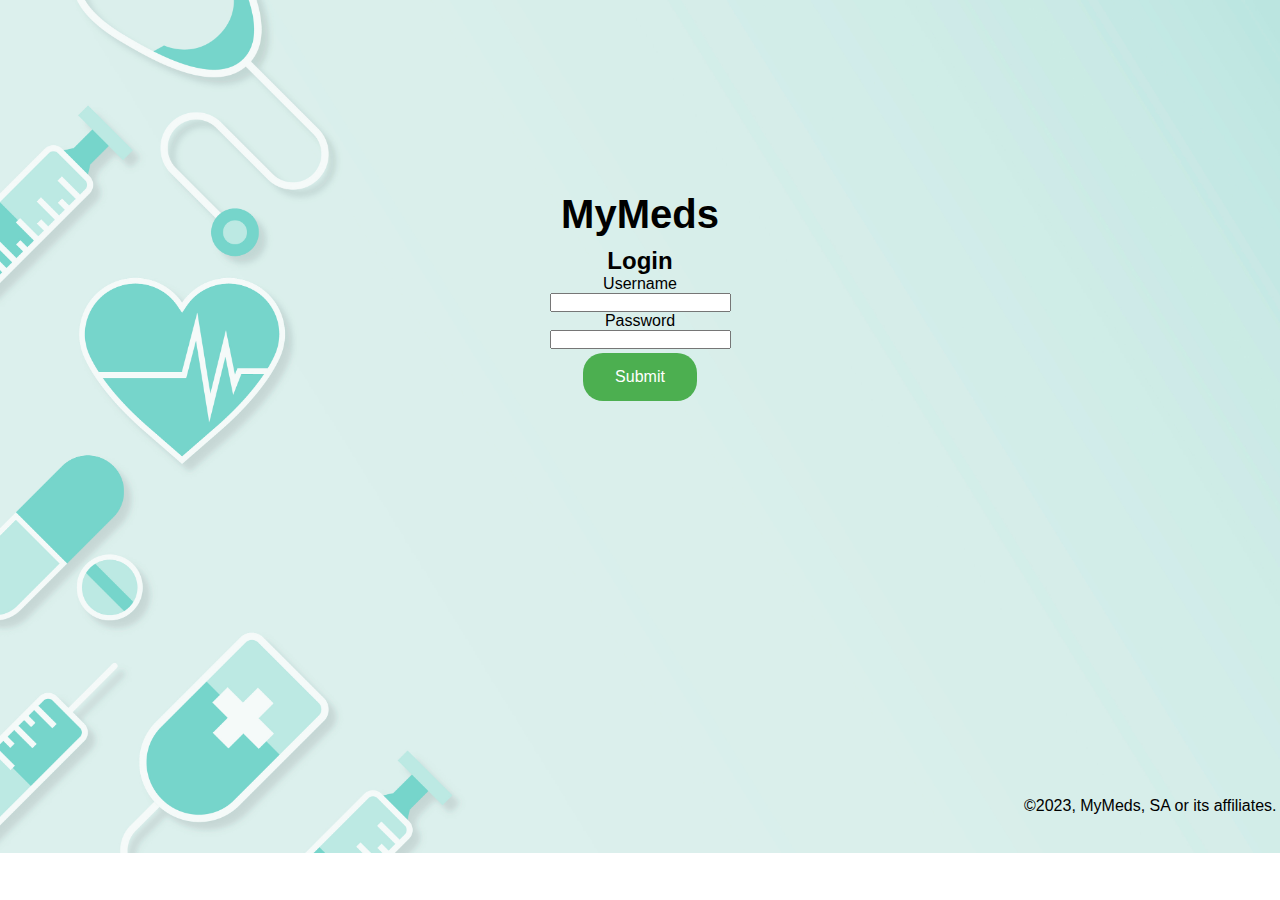
==== src/main/react/html/index.html @ 284aa290 "second commit" ====
<!DOCTYPE html>
<html lang="en">
<head>
     <meta charset="UTF-8">
     <meta http-equiv="X-UA-Compatible" content="IE=edge">
     <meta name="viewport" content="width=device-width, initial-scale=1.0">
     <link rel="stylesheet" href="/src/main/react/css/index.css">
     <title>MyMeds Login</title>
</head>
<body>
     <div class="text">
          <h1 class="meds">MyMeds</h1>
          <div class="login">
               <h2 class="login-user">Login</h2>
               <label class="user">Username</label><br>
               <input type="text" class="user-log"><br>
               <label class="password">Password</label><br>
               <input type="password" class="user-password"><br>
               <input type="submit" value="Submit" class="submit">
          </div>
          <!--Pending to add the register page.-->
     </div>

     <footer class="foo">
          <p>©2023, MyMeds, SA or its affiliates.</p>
     </footer>
</body>
</html>
---- src/main/react/css/index.css ----
*{
     margin: 0;
     padding: 0;
     box-sizing: border-box;
     font-family: sans-serif;
}
body{
  background-image: url(/src/main/resources/medsBackground.jpg);
  background-repeat: no-repeat;
  background-size: cover;
}

.text{
  text-align: center;
  margin: 15%;
}

h1{
  font-size: 40px;
  height: 55px;
}

.submit{
  background-color: #4CAF50;
  border: none;
  color: white;
  padding: 15px 32px;
  text-align: center;
  text-decoration: none;
  display: inline-block;
  font-size: 16px;
  margin: 4px 2px;
  cursor: pointer;
  border-radius: 20px;
}

.foo{
  padding-left:80% ;
  padding-top: 200px;
}
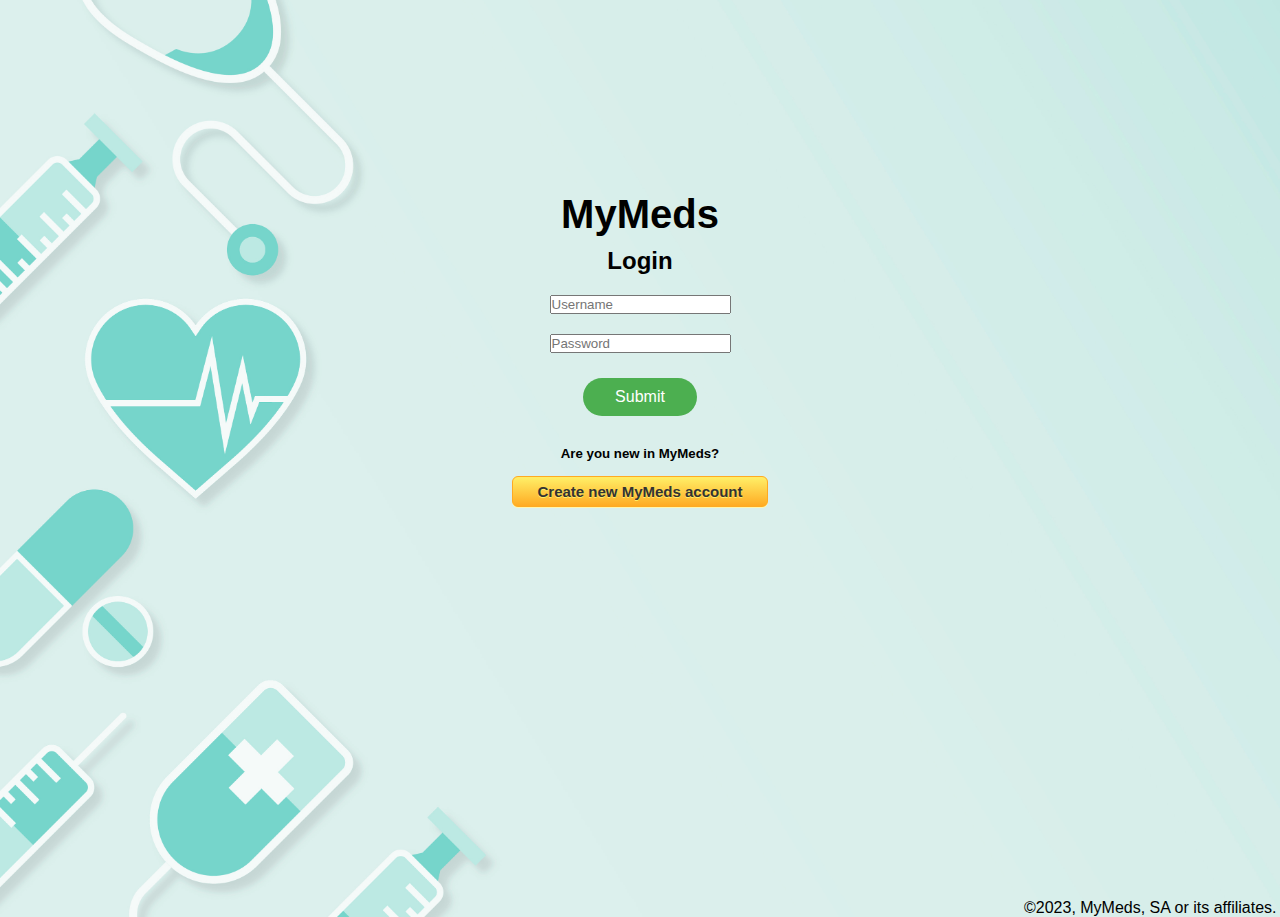
==== commit ec30a9c3: "new changes" ====
--- a/src/main/react/html/index.html
+++ b/src/main/react/html/index.html
@@ -12,13 +12,15 @@
           <h1 class="meds">MyMeds</h1>
           <div class="login">
                <h2 class="login-user">Login</h2>
-               <label class="user">Username</label><br>
-               <input type="text" class="user-log"><br>
-               <label class="password">Password</label><br>
-               <input type="password" class="user-password"><br>
+               <input type="text" class="user-log" placeholder="Username"><br>
+               <input type="password" class="user-password" placeholder="Password"><br>
                <input type="submit" value="Submit" class="submit">
           </div>
           <!--Pending to add the register page.-->
+          <div class="divider">
+               <h5>Are you new in MyMeds?</h5>
+               <a href="/src/main/react/html/register.html" class="buttonClass">Create new MyMeds account</a>
+          </div>
      </div>
 
      <footer class="foo">
--- a/src/main/react/css/index.css
+++ b/src/main/react/css/index.css
@@ -5,7 +5,7 @@
      font-family: sans-serif;
 }
 body{
-  background-image: url(/src/main/resources/medsBackground.jpg);
+  background-image: url("/resources/medsBackground.jpg");
   background-repeat: no-repeat;
   background-size: cover;
 }
@@ -24,17 +24,55 @@
   background-color: #4CAF50;
   border: none;
   color: white;
-  padding: 15px 32px;
+  padding: 10px 32px;
   text-align: center;
   text-decoration: none;
   display: inline-block;
   font-size: 16px;
-  margin: 4px 2px;
+  margin: 25px 2px;
   cursor: pointer;
   border-radius: 20px;
 }
-
+.submit:active {
+  position:relative;
+  top:1px;
+}
 .foo{
   padding-left:80% ;
   padding-top: 200px;
 }
+
+.divider{
+  padding-top: 5px;
+}
+
+.user-password{
+  margin-top: 20px;
+}
+
+.user-log{
+  margin-top: 20px;
+}
+
+.buttonClass{
+  margin-top: 15px;
+  box-shadow: 0px 1px 0px 0px #fff6af;
+	background:linear-gradient(to bottom, #ffec64 5%, #ffab23 100%);
+	background-color:#ffec64;
+	border-radius:6px;
+	border:1px solid #ffaa22;
+	display:inline-block;
+	cursor:pointer;
+	color:#333333;
+	font-size:15px;
+	font-weight:bold;
+	padding:6px 24px;
+	text-decoration:none;
+	text-shadow:0px 1px 0px #ffee66;
+}
+
+.buttonClass:active {
+    position:relative;
+    top:1px;
+  }
+  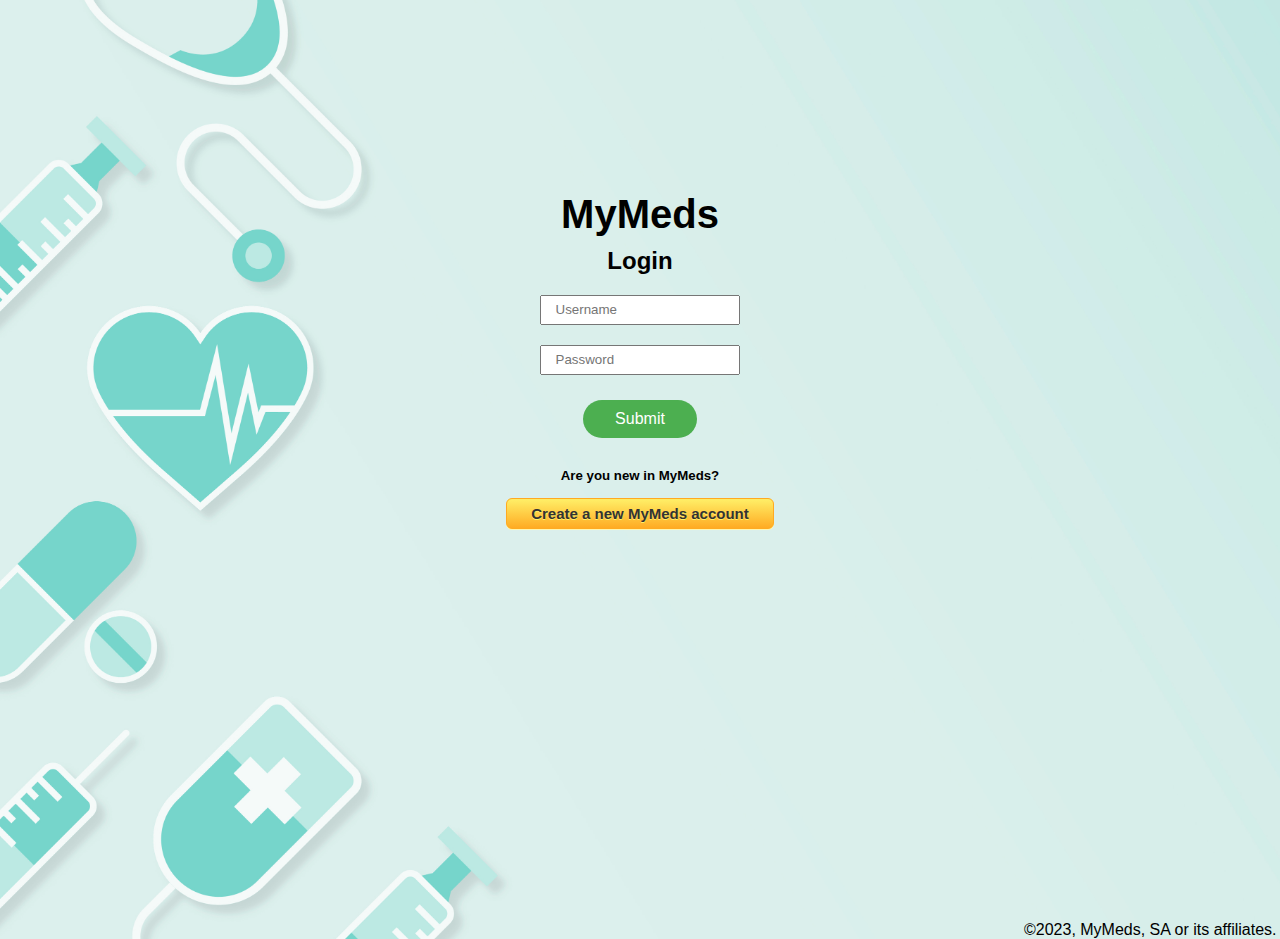
==== commit feda1665: "Added Patient register, Pharmacy register and Medic register" ====
--- a/src/main/react/html/index.html
+++ b/src/main/react/html/index.html
@@ -19,7 +19,7 @@
           <!--Pending to add the register page.-->
           <div class="divider">
                <h5>Are you new in MyMeds?</h5>
-               <a href="/src/main/react/html/register.html" class="buttonClass">Create new MyMeds account</a>
+               <a href="/src/main/react/html/chooseUser.html" class="buttonClass">Create a new MyMeds account</a>
           </div>
      </div>
 
--- a/src/main/react/css/index.css
+++ b/src/main/react/css/index.css
@@ -5,7 +5,7 @@
      font-family: sans-serif;
 }
 body{
-  background-image: url("/resources/medsBackground.jpg");
+  background-image: url("/src/resources/medsBackground.jpg");
   background-repeat: no-repeat;
   background-size: cover;
 }
@@ -48,10 +48,14 @@
 
 .user-password{
   margin-top: 20px;
+  padding: 0.6%;
+  padding-left: 1.5%;
 }
 
 .user-log{
   margin-top: 20px;
+  padding: 0.6%;
+  padding-left: 1.5%;
 }
 
 .buttonClass{
